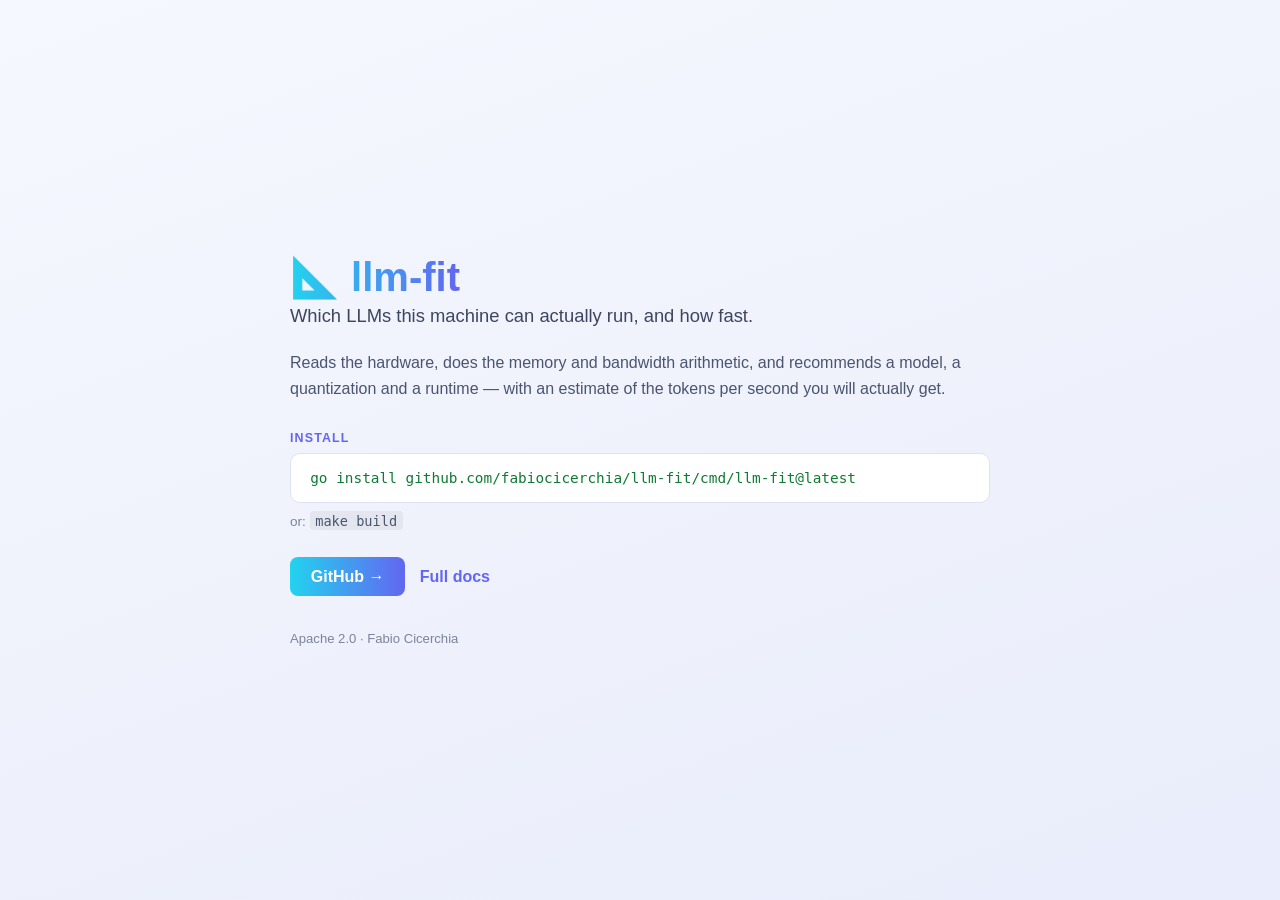
==== docs/index.html @ 808f7742 "docs: move reference material out of the README Configuration, architecture notes and long-form refe" ====
<!doctype html>
<html lang="en">
<head>
<meta charset="utf-8">
<meta name="viewport" content="width=device-width, initial-scale=1">
<title>llm-fit — Which LLMs this machine can actually run, and how fast.</title>
<meta name="description" content="Reads the hardware, does the memory and bandwidth arithmetic, and recommends a model, a quantization and a runtime — with an estimate of the tokens per second you will actually get.">
<style>
:root{--accent:#22d3ee;--accent2:#6366f1}
*{box-sizing:border-box}
body{margin:0;min-height:100vh;display:flex;align-items:center;justify-content:center;padding:2.5rem 1.5rem;
  font-family:-apple-system,BlinkMacSystemFont,"Segoe UI",Roboto,sans-serif;
  background:linear-gradient(160deg,#0b0f1a,#141b2d 60%,#1b2338);color:#eef1f8}
.card{max-width:700px;width:100%}
h1{font-size:2.5rem;margin:0 0 .35rem;line-height:1.15;
  background:linear-gradient(90deg,var(--accent),var(--accent2));-webkit-background-clip:text;
  background-clip:text;color:transparent;display:inline-block}
.tagline{font-size:1.15rem;color:#c7cde0;margin:0 0 1.4rem;font-weight:500}
p.desc{color:#aab2c8;line-height:1.65;margin:0 0 1.8rem}
.install-label{font-size:.78rem;text-transform:uppercase;letter-spacing:.09em;
  color:var(--accent2);margin:0 0 .5rem;font-weight:700}
pre{background:#0d1220;border:1px solid #2a3350;border-radius:10px;padding:1rem 1.2rem;
  overflow-x:auto;font-size:.9rem;margin:0 0 .6rem}
code{color:#9be9a8;font-family:ui-monospace,SFMono-Regular,Menlo,Consolas,monospace}
.alt{color:#6b7591;font-size:.85rem;margin:0 0 1.8rem}
.alt code{color:#8891ab;background:rgba(255,255,255,.05);padding:.1rem .35rem;border-radius:4px}
.links{margin-top:1.6rem;display:flex;gap:.9rem;flex-wrap:wrap;align-items:center}
a.btn{color:#0b0f1a;background:linear-gradient(90deg,var(--accent),var(--accent2));
  padding:.65rem 1.3rem;border-radius:8px;text-decoration:none;font-weight:700}
a.plain{color:var(--accent2);text-decoration:none;font-weight:600}
footer{margin-top:2.2rem;color:#5c6684;font-size:.82rem}
@media (prefers-color-scheme: light){
  body{background:linear-gradient(160deg,#f6f8ff,#eef1fb 60%,#e9edfc);color:#1b2338}
  .tagline{color:#3d4560} p.desc{color:#4b5470}
  pre{background:#fff;border-color:#dde3f5} code{color:#0f7a34}
  .alt{color:#7b849c} .alt code{background:rgba(0,0,0,.05);color:#4b5470}
  footer{color:#7b849c} a.btn{color:#fff}
}
</style>
</head>
<body>
<div class="card">
  <h1>📐 llm-fit</h1>
  <p class="tagline">Which LLMs this machine can actually run, and how fast.</p>
  <p class="desc">Reads the hardware, does the memory and bandwidth arithmetic, and recommends a model, a quantization and a runtime — with an estimate of the tokens per second you will actually get.</p>
  <div class="install-label">Install</div>
  <pre><code>go install github.com/fabiocicerchia/llm-fit/cmd/llm-fit@latest</code></pre>
  <p class="alt">or: <code>make build</code></p>
  <div class="links">
    <a class="btn" href="https://github.com/fabiocicerchia/llm-fit">GitHub →</a>
    <a class="plain" href="https://github.com/fabiocicerchia/llm-fit#readme">Full docs</a>
  </div>
  <footer>Apache 2.0 · Fabio Cicerchia</footer>
</div>
</body>
</html>
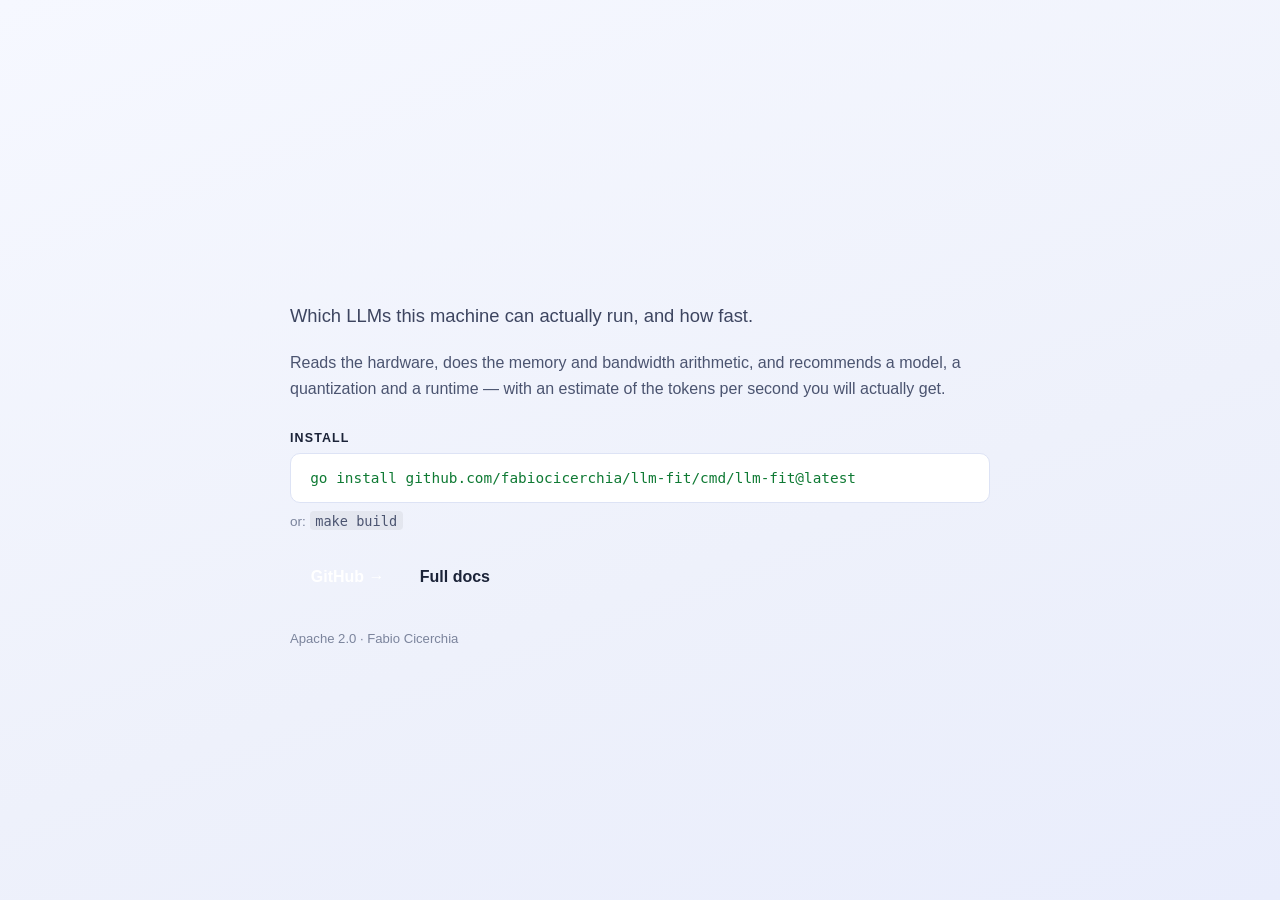
==== commit 341d433f: "feat(docs): link the splash to the rendered site and its palette The splash predates /docs/ existing" ====
--- a/docs/index.html
+++ b/docs/index.html
@@ -5,29 +5,32 @@
 <meta name="viewport" content="width=device-width, initial-scale=1">
 <title>llm-fit — Which LLMs this machine can actually run, and how fast.</title>
 <meta name="description" content="Reads the hardware, does the memory and bandwidth arithmetic, and recommends a model, a quantization and a runtime — with an estimate of the tokens per second you will actually get.">
+<!-- The palette lives in the docs theme, so the splash and /docs/ cannot drift
+     apart. The path is relative to the *deployed* layout: splash at /, rendered
+     docs at /docs/. -->
+<link rel="stylesheet" href="docs/stylesheets/extra.css">
 <style>
-:root{--accent:#22d3ee;--accent2:#6366f1}
 *{box-sizing:border-box}
 body{margin:0;min-height:100vh;display:flex;align-items:center;justify-content:center;padding:2.5rem 1.5rem;
   font-family:-apple-system,BlinkMacSystemFont,"Segoe UI",Roboto,sans-serif;
   background:linear-gradient(160deg,#0b0f1a,#141b2d 60%,#1b2338);color:#eef1f8}
 .card{max-width:700px;width:100%}
 h1{font-size:2.5rem;margin:0 0 .35rem;line-height:1.15;
-  background:linear-gradient(90deg,var(--accent),var(--accent2));-webkit-background-clip:text;
+  background:linear-gradient(90deg,var(--accent),var(--accent-2));-webkit-background-clip:text;
   background-clip:text;color:transparent;display:inline-block}
 .tagline{font-size:1.15rem;color:#c7cde0;margin:0 0 1.4rem;font-weight:500}
 p.desc{color:#aab2c8;line-height:1.65;margin:0 0 1.8rem}
 .install-label{font-size:.78rem;text-transform:uppercase;letter-spacing:.09em;
-  color:var(--accent2);margin:0 0 .5rem;font-weight:700}
+  color:var(--accent-2);margin:0 0 .5rem;font-weight:700}
 pre{background:#0d1220;border:1px solid #2a3350;border-radius:10px;padding:1rem 1.2rem;
   overflow-x:auto;font-size:.9rem;margin:0 0 .6rem}
 code{color:#9be9a8;font-family:ui-monospace,SFMono-Regular,Menlo,Consolas,monospace}
 .alt{color:#6b7591;font-size:.85rem;margin:0 0 1.8rem}
 .alt code{color:#8891ab;background:rgba(255,255,255,.05);padding:.1rem .35rem;border-radius:4px}
 .links{margin-top:1.6rem;display:flex;gap:.9rem;flex-wrap:wrap;align-items:center}
-a.btn{color:#0b0f1a;background:linear-gradient(90deg,var(--accent),var(--accent2));
+a.btn{color:#0b0f1a;background:linear-gradient(90deg,var(--accent),var(--accent-2));
   padding:.65rem 1.3rem;border-radius:8px;text-decoration:none;font-weight:700}
-a.plain{color:var(--accent2);text-decoration:none;font-weight:600}
+a.plain{color:var(--accent-2);text-decoration:none;font-weight:600}
 footer{margin-top:2.2rem;color:#5c6684;font-size:.82rem}
 @media (prefers-color-scheme: light){
   body{background:linear-gradient(160deg,#f6f8ff,#eef1fb 60%,#e9edfc);color:#1b2338}
@@ -48,7 +51,7 @@
   <p class="alt">or: <code>make build</code></p>
   <div class="links">
     <a class="btn" href="https://github.com/fabiocicerchia/llm-fit">GitHub →</a>
-    <a class="plain" href="https://github.com/fabiocicerchia/llm-fit#readme">Full docs</a>
+    <a class="plain" href="docs/">Full docs</a>
   </div>
   <footer>Apache 2.0 · Fabio Cicerchia</footer>
 </div>
